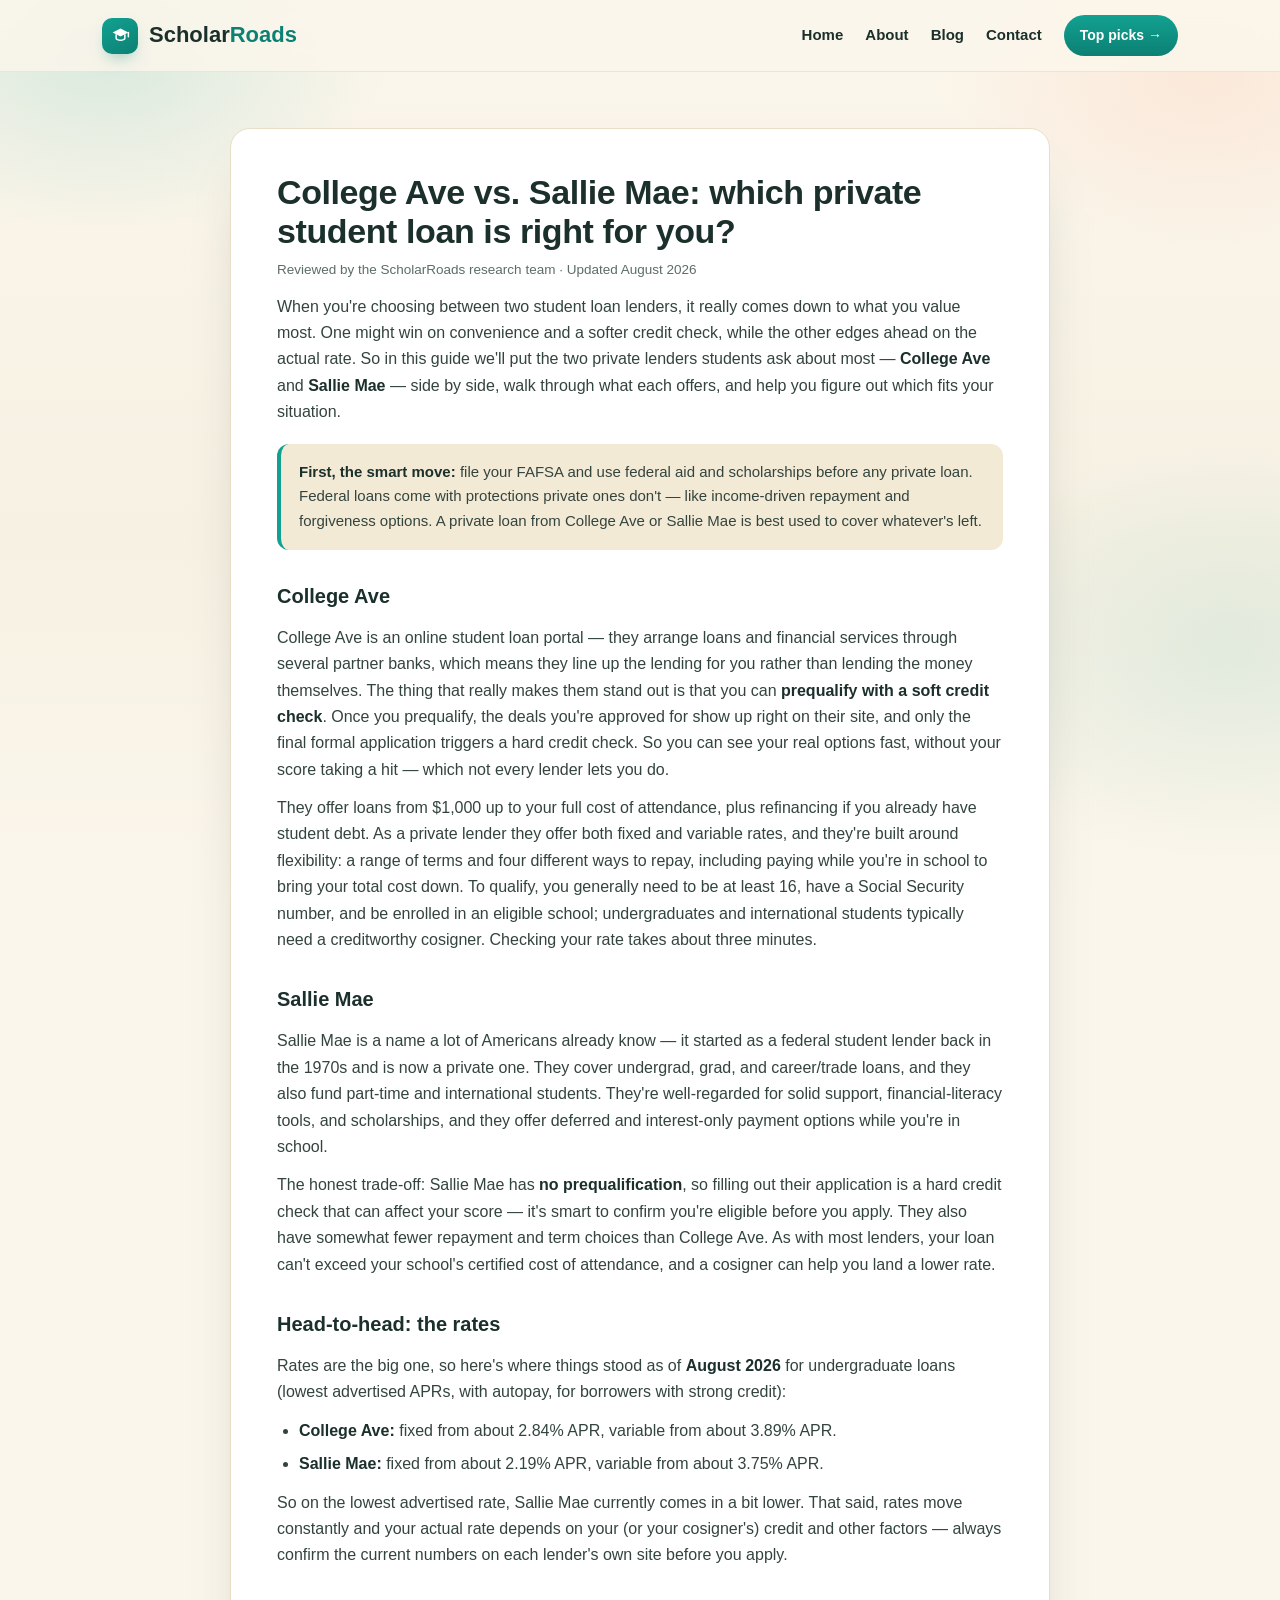
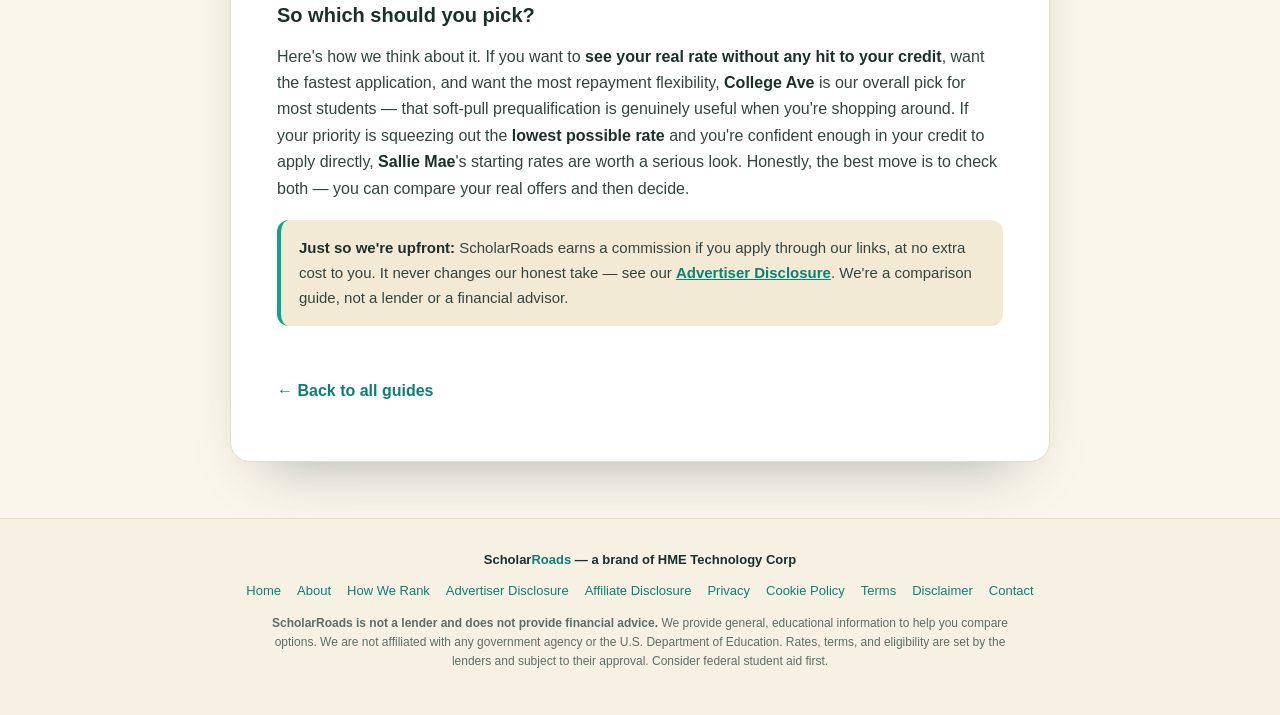
==== college-ave-vs-sallie-mae.html @ c42ce1ce "Add files via upload" ====
<!DOCTYPE html>
<html lang="en">
<head>
<meta charset="UTF-8" />
<meta name="viewport" content="width=device-width, initial-scale=1.0" />
<title>College Ave vs. Sallie Mae: Which Is Right for You? — ScholarRoads</title>
<meta name="description" content="An honest head-to-head of College Ave and Sallie Mae private student loans — prequalification, rates, repayment, and who each suits." />
<link rel="stylesheet" href="scholarroads.css" />
</head>
<body>
  <header class="topbar"><div class="inner">
    <a class="logo" href="index.html"><span class="mk"><svg viewBox="0 0 24 24" fill="none"><path d="M3 8.5L12 4l9 4.5-9 4.5-9-4.5z" fill="#fff"/><path d="M7 11v4c0 1.1 2.24 2.5 5 2.5s5-1.4 5-2.5v-4" stroke="#fff" stroke-width="1.7" fill="none" stroke-linecap="round"/><path d="M21 8.5v5" stroke="#fff" stroke-width="1.7" stroke-linecap="round"/></svg></span>Scholar<span>Roads</span></a>
    <nav class="topnav"><a href="index.html">Home</a><a href="about.html">About</a><a href="blog.html">Blog</a><a href="contact.html">Contact</a><a class="navcta" href="index.html#picks">Top picks →</a></nav>
  </div></header>

  <main class="wrap"><div class="page"><article class="doc">
    <h1>College Ave vs. Sallie Mae: which private student loan is right for you?</h1>
    <p class="updated">Reviewed by the ScholarRoads research team · Updated August 2026</p>

    <p>When you're choosing between two student loan lenders, it really comes down to what you value most. One might win on convenience and a softer credit check, while the other edges ahead on the actual rate. So in this guide we'll put the two private lenders students ask about most — <strong>College Ave</strong> and <strong>Sallie Mae</strong> — side by side, walk through what each offers, and help you figure out which fits your situation.</p>

    <div class="callout"><p><strong>First, the smart move:</strong> file your FAFSA and use federal aid and scholarships before any private loan. Federal loans come with protections private ones don't — like income-driven repayment and forgiveness options. A private loan from College Ave or Sallie Mae is best used to cover whatever's left.</p></div>

    <h2>College Ave</h2>
    <p>College Ave is an online student loan portal — they arrange loans and financial services through several partner banks, which means they line up the lending for you rather than lending the money themselves. The thing that really makes them stand out is that you can <strong>prequalify with a soft credit check</strong>. Once you prequalify, the deals you're approved for show up right on their site, and only the final formal application triggers a hard credit check. So you can see your real options fast, without your score taking a hit — which not every lender lets you do.</p>
    <p>They offer loans from $1,000 up to your full cost of attendance, plus refinancing if you already have student debt. As a private lender they offer both fixed and variable rates, and they're built around flexibility: a range of terms and four different ways to repay, including paying while you're in school to bring your total cost down. To qualify, you generally need to be at least 16, have a Social Security number, and be enrolled in an eligible school; undergraduates and international students typically need a creditworthy cosigner. Checking your rate takes about three minutes.</p>

    <h2>Sallie Mae</h2>
    <p>Sallie Mae is a name a lot of Americans already know — it started as a federal student lender back in the 1970s and is now a private one. They cover undergrad, grad, and career/trade loans, and they also fund part-time and international students. They're well-regarded for solid support, financial-literacy tools, and scholarships, and they offer deferred and interest-only payment options while you're in school.</p>
    <p>The honest trade-off: Sallie Mae has <strong>no prequalification</strong>, so filling out their application is a hard credit check that can affect your score — it's smart to confirm you're eligible before you apply. They also have somewhat fewer repayment and term choices than College Ave. As with most lenders, your loan can't exceed your school's certified cost of attendance, and a cosigner can help you land a lower rate.</p>

    <h2>Head-to-head: the rates</h2>
    <p>Rates are the big one, so here's where things stood as of <strong>August 2026</strong> for undergraduate loans (lowest advertised APRs, with autopay, for borrowers with strong credit):</p>
    <ul>
      <li><strong>College Ave:</strong> fixed from about 2.84% APR, variable from about 3.89% APR.</li>
      <li><strong>Sallie Mae:</strong> fixed from about 2.19% APR, variable from about 3.75% APR.</li>
    </ul>
    <p>So on the lowest advertised rate, Sallie Mae currently comes in a bit lower. That said, rates move constantly and your actual rate depends on your (or your cosigner's) credit and other factors — always confirm the current numbers on each lender's own site before you apply.</p>

    <h2>So which should you pick?</h2>
    <p>Here's how we think about it. If you want to <strong>see your real rate without any hit to your credit</strong>, want the fastest application, and want the most repayment flexibility, <strong>College Ave</strong> is our overall pick for most students — that soft-pull prequalification is genuinely useful when you're shopping around. If your priority is squeezing out the <strong>lowest possible rate</strong> and you're confident enough in your credit to apply directly, <strong>Sallie Mae</strong>'s starting rates are worth a serious look. Honestly, the best move is to check both — you can compare your real offers and then decide.</p>

    <div class="callout"><p><strong>Just so we're upfront:</strong> ScholarRoads earns a commission if you apply through our links, at no extra cost to you. It never changes our honest take — see our <a href="advertiser-disclosure.html">Advertiser Disclosure</a>. We're a comparison guide, not a lender or a financial advisor.</p></div>

    <p style="margin-top:24px"><a class="back" href="blog.html">← Back to all guides</a></p>
  </article></div></main>

  <footer><div class="wrap">
    <div class="brandline">Scholar<span>Roads</span> — a brand of HME Technology Corp</div>
    <div class="legal"><a href="index.html">Home</a><a href="about.html">About</a><a href="methodology.html">How We Rank</a><a href="advertiser-disclosure.html">Advertiser Disclosure</a><a href="affiliate-disclosure.html">Affiliate Disclosure</a><a href="privacy.html">Privacy</a><a href="cookie.html">Cookie Policy</a><a href="terms.html">Terms</a><a href="disclaimer.html">Disclaimer</a><a href="contact.html">Contact</a></div>
    <p class="disc"><strong>ScholarRoads is not a lender and does not provide financial advice.</strong> We provide general, educational information to help you compare options. We are not affiliated with any government agency or the U.S. Department of Education. Rates, terms, and eligibility are set by the lenders and subject to their approval. Consider federal student aid first.</p>
  </div></footer>
</body>
</html>
---- scholarroads.css ----
/* ScholarRoads — shared styles for content pages (teal + cream) */
:root{
  --teal:#12a191; --teal-d:#0c8073; --teal-l:#57c6ba;
  --cream:#fbf6ec; --cream-2:#f3ead6; --ink:#1b2f2b; --muted:#5c6d67;
  --coral:#ff8a5b; --gold:#e9b24a; --line:#e8ddc7; --radius:20px; --max:900px;
}
*{box-sizing:border-box;margin:0;padding:0}
html{scroll-behavior:smooth}
body{color:var(--ink);background:var(--cream);
  font-family:-apple-system,BlinkMacSystemFont,"Segoe UI",Roboto,Helvetica,Arial,sans-serif;
  line-height:1.65;-webkit-font-smoothing:antialiased;overflow-x:hidden;
  display:flex;flex-direction:column;min-height:100vh}
body::before{content:"";position:fixed;inset:0;z-index:0;pointer-events:none;
  background:
    radial-gradient(36% 32% at 8% 6%, rgba(18,161,145,.14), transparent 62%),
    radial-gradient(34% 32% at 94% 8%, rgba(255,138,91,.12), transparent 62%),
    radial-gradient(38% 38% at 96% 72%, rgba(18,161,145,.10), transparent 62%),
    linear-gradient(180deg,#fbf6ec 0%, #f7f1e3 60%, #fbf6ec 100%)}
.wrap{position:relative;z-index:1;max-width:var(--max);margin:0 auto;padding:0 22px}
a{color:var(--teal-d);text-decoration:none} a:hover{color:var(--teal)}

.topbar{position:sticky;top:0;z-index:20;background:rgba(251,246,236,.85);
  backdrop-filter:blur(12px);border-bottom:1px solid rgba(232,221,199,.7)}
.topbar .inner{max-width:1120px;margin:0 auto;padding:15px 22px;display:flex;align-items:center;justify-content:space-between}
.logo{display:flex;align-items:center;gap:0;font-weight:800;font-size:22px;color:var(--ink)}
.logo .mk{width:36px;height:36px;border-radius:10px;margin-right:11px;background:linear-gradient(150deg,var(--teal),var(--teal-d));
  display:flex;align-items:center;justify-content:center;flex:0 0 auto;box-shadow:0 8px 18px -8px rgba(12,128,115,.6)}
.logo .mk svg{width:21px;height:21px}
.logo span{color:var(--teal-d)}
.topbar .btn{display:inline-flex;align-items:center;gap:6px;background:#fff;border:1.5px solid var(--line);
  color:var(--ink);font-weight:700;font-size:14px;padding:9px 16px;border-radius:999px}
.topbar .btn:hover{border-color:var(--teal-l);color:var(--ink)}
.topnav{display:flex;align-items:center;gap:22px}
.topnav a{font-weight:700;font-size:15px;color:var(--ink)}
.topnav a:hover{color:var(--teal-d)}
.topnav .navcta{display:inline-flex;align-items:center;gap:8px;background:linear-gradient(180deg,var(--teal),var(--teal-d));
  color:#fff;padding:9px 16px;border-radius:999px;font-size:14px}
.topnav .navcta:hover{color:#fff;transform:translateY(-1px);transition:.15s}
@media(max-width:640px){.topnav a:not(.navcta){display:none}}

main.wrap{position:relative;z-index:1;flex:1 0 auto;display:flex;flex-direction:column;padding:56px 22px 56px}
.page{display:block;margin:auto 0}
.doc{max-width:820px;margin:0 auto;background:#fff;border:1px solid var(--line);border-radius:var(--radius);
  padding:44px 46px;box-shadow:0 30px 60px -34px rgba(27,47,43,.4)}
@media(max-width:560px){.doc{padding:30px 22px}}
.doc h1{font-size:34px;font-weight:800;letter-spacing:-.4px;color:var(--ink);line-height:1.15}
.doc .updated{color:var(--muted);font-size:13.5px;margin-top:8px}
.doc h2{font-size:20px;font-weight:800;margin:30px 0 8px;color:var(--ink)}
.doc p{color:#33443f;font-size:16px;margin:12px 0}
.doc ul{margin:12px 0 12px 22px;color:#33443f;font-size:16px}
.doc li{margin:7px 0}
.doc strong{color:var(--ink)}
.doc a{font-weight:600;text-decoration:underline}
.doc .back{display:inline-block;margin-top:28px;font-weight:700;text-decoration:none;color:var(--teal-d)}
.callout{background:var(--cream-2);border-left:4px solid var(--teal);border-radius:12px;padding:16px 18px;margin:18px 0}
.callout p{margin:0;font-size:15px;color:#33443f}

footer{position:relative;z-index:1;border-top:1px solid var(--line);padding:30px 0 44px;text-align:center;color:var(--muted);font-size:13px;background:rgba(243,234,214,.4)}
footer .brandline{font-weight:800;color:var(--ink);margin-bottom:10px}
footer .brandline span{color:var(--teal-d)}
footer .legal{display:flex;gap:14px 16px;justify-content:center;flex-wrap:wrap;margin-bottom:12px}
footer .disc{max-width:770px;margin:10px auto 0;font-size:12px;line-height:1.6}
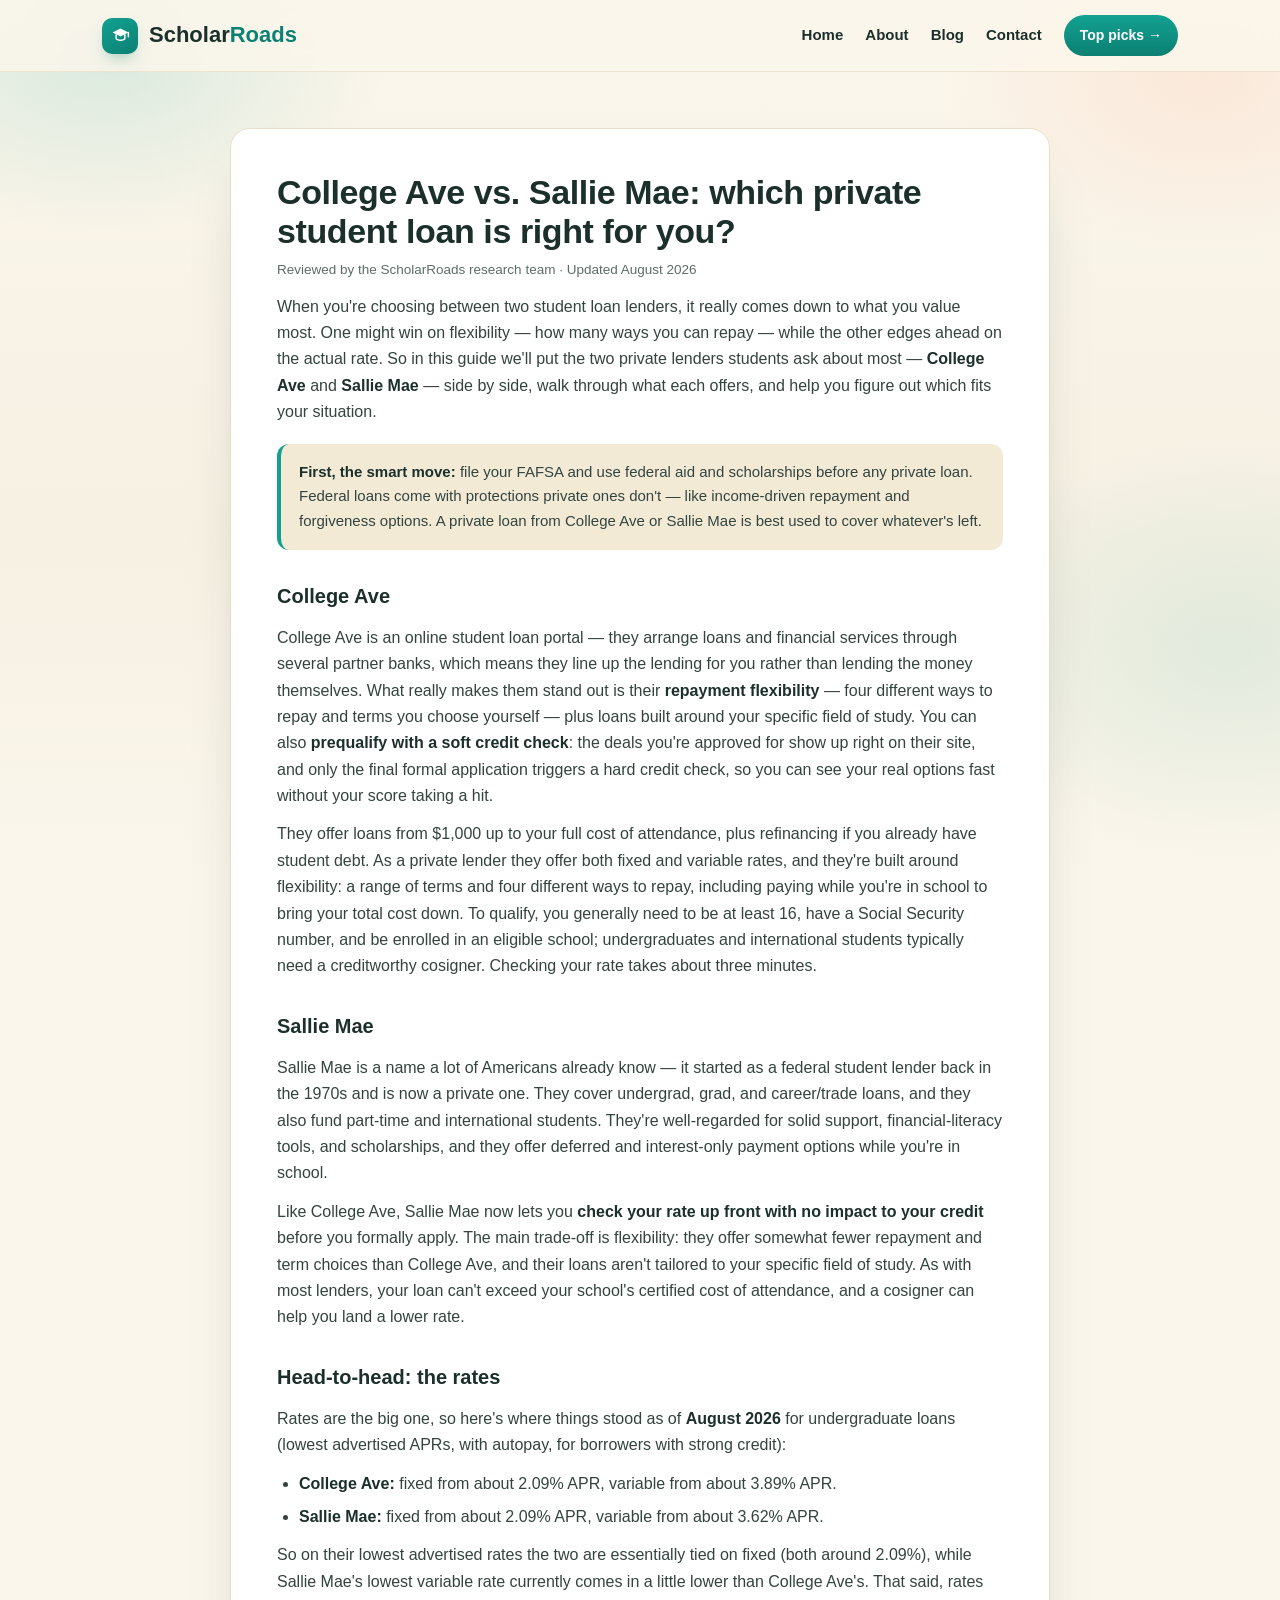
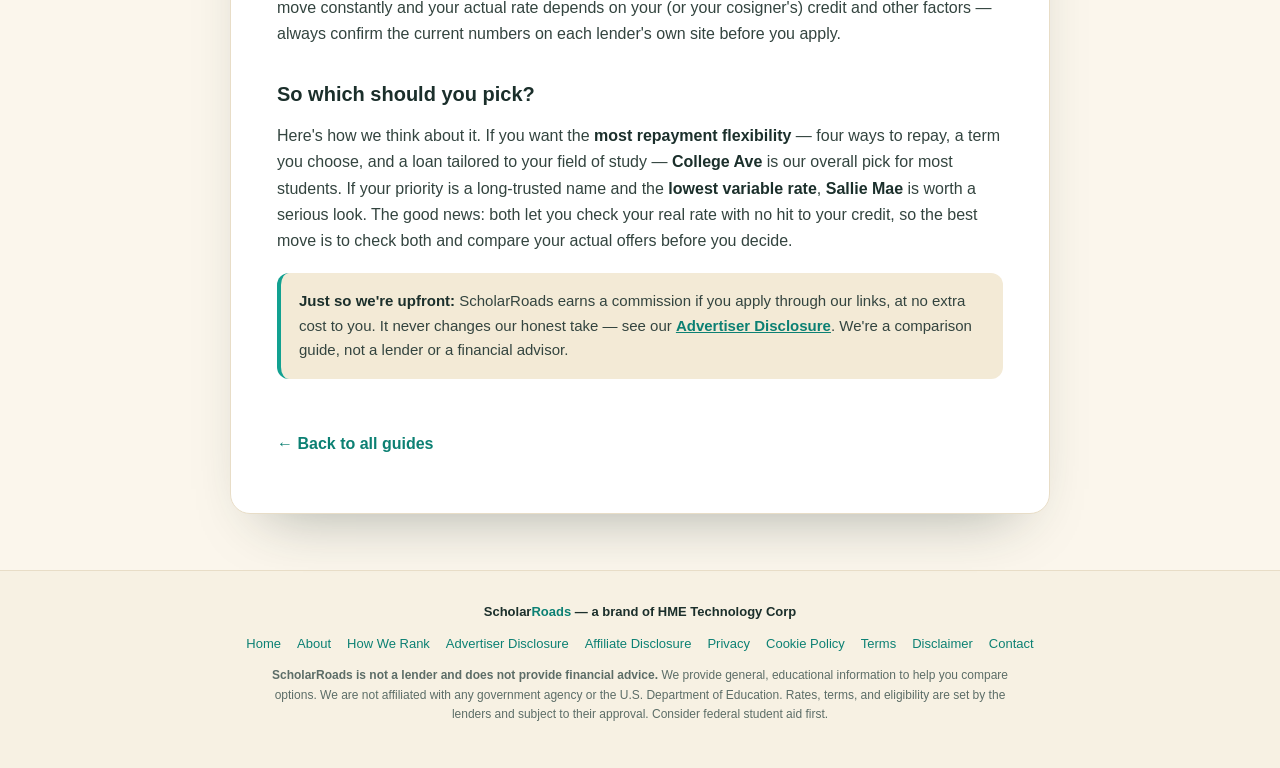
==== commit 9e7ec623: "Add files via upload" ====
--- a/college-ave-vs-sallie-mae.html
+++ b/college-ave-vs-sallie-mae.html
@@ -17,28 +17,28 @@
     <h1>College Ave vs. Sallie Mae: which private student loan is right for you?</h1>
     <p class="updated">Reviewed by the ScholarRoads research team · Updated August 2026</p>
 
-    <p>When you're choosing between two student loan lenders, it really comes down to what you value most. One might win on convenience and a softer credit check, while the other edges ahead on the actual rate. So in this guide we'll put the two private lenders students ask about most — <strong>College Ave</strong> and <strong>Sallie Mae</strong> — side by side, walk through what each offers, and help you figure out which fits your situation.</p>
+    <p>When you're choosing between two student loan lenders, it really comes down to what you value most. One might win on flexibility — how many ways you can repay — while the other edges ahead on the actual rate. So in this guide we'll put the two private lenders students ask about most — <strong>College Ave</strong> and <strong>Sallie Mae</strong> — side by side, walk through what each offers, and help you figure out which fits your situation.</p>
 
     <div class="callout"><p><strong>First, the smart move:</strong> file your FAFSA and use federal aid and scholarships before any private loan. Federal loans come with protections private ones don't — like income-driven repayment and forgiveness options. A private loan from College Ave or Sallie Mae is best used to cover whatever's left.</p></div>
 
     <h2>College Ave</h2>
-    <p>College Ave is an online student loan portal — they arrange loans and financial services through several partner banks, which means they line up the lending for you rather than lending the money themselves. The thing that really makes them stand out is that you can <strong>prequalify with a soft credit check</strong>. Once you prequalify, the deals you're approved for show up right on their site, and only the final formal application triggers a hard credit check. So you can see your real options fast, without your score taking a hit — which not every lender lets you do.</p>
+    <p>College Ave is an online student loan portal — they arrange loans and financial services through several partner banks, which means they line up the lending for you rather than lending the money themselves. What really makes them stand out is their <strong>repayment flexibility</strong> — four different ways to repay and terms you choose yourself — plus loans built around your specific field of study. You can also <strong>prequalify with a soft credit check</strong>: the deals you're approved for show up right on their site, and only the final formal application triggers a hard credit check, so you can see your real options fast without your score taking a hit.</p>
     <p>They offer loans from $1,000 up to your full cost of attendance, plus refinancing if you already have student debt. As a private lender they offer both fixed and variable rates, and they're built around flexibility: a range of terms and four different ways to repay, including paying while you're in school to bring your total cost down. To qualify, you generally need to be at least 16, have a Social Security number, and be enrolled in an eligible school; undergraduates and international students typically need a creditworthy cosigner. Checking your rate takes about three minutes.</p>
 
     <h2>Sallie Mae</h2>
     <p>Sallie Mae is a name a lot of Americans already know — it started as a federal student lender back in the 1970s and is now a private one. They cover undergrad, grad, and career/trade loans, and they also fund part-time and international students. They're well-regarded for solid support, financial-literacy tools, and scholarships, and they offer deferred and interest-only payment options while you're in school.</p>
-    <p>The honest trade-off: Sallie Mae has <strong>no prequalification</strong>, so filling out their application is a hard credit check that can affect your score — it's smart to confirm you're eligible before you apply. They also have somewhat fewer repayment and term choices than College Ave. As with most lenders, your loan can't exceed your school's certified cost of attendance, and a cosigner can help you land a lower rate.</p>
+    <p>Like College Ave, Sallie Mae now lets you <strong>check your rate up front with no impact to your credit</strong> before you formally apply. The main trade-off is flexibility: they offer somewhat fewer repayment and term choices than College Ave, and their loans aren't tailored to your specific field of study. As with most lenders, your loan can't exceed your school's certified cost of attendance, and a cosigner can help you land a lower rate.</p>
 
     <h2>Head-to-head: the rates</h2>
     <p>Rates are the big one, so here's where things stood as of <strong>August 2026</strong> for undergraduate loans (lowest advertised APRs, with autopay, for borrowers with strong credit):</p>
     <ul>
-      <li><strong>College Ave:</strong> fixed from about 2.84% APR, variable from about 3.89% APR.</li>
-      <li><strong>Sallie Mae:</strong> fixed from about 2.19% APR, variable from about 3.75% APR.</li>
+      <li><strong>College Ave:</strong> fixed from about 2.09% APR, variable from about 3.89% APR.</li>
+      <li><strong>Sallie Mae:</strong> fixed from about 2.09% APR, variable from about 3.62% APR.</li>
     </ul>
-    <p>So on the lowest advertised rate, Sallie Mae currently comes in a bit lower. That said, rates move constantly and your actual rate depends on your (or your cosigner's) credit and other factors — always confirm the current numbers on each lender's own site before you apply.</p>
+    <p>So on their lowest advertised rates the two are essentially tied on fixed (both around 2.09%), while Sallie Mae's lowest variable rate currently comes in a little lower than College Ave's. That said, rates move constantly and your actual rate depends on your (or your cosigner's) credit and other factors — always confirm the current numbers on each lender's own site before you apply.</p>
 
     <h2>So which should you pick?</h2>
-    <p>Here's how we think about it. If you want to <strong>see your real rate without any hit to your credit</strong>, want the fastest application, and want the most repayment flexibility, <strong>College Ave</strong> is our overall pick for most students — that soft-pull prequalification is genuinely useful when you're shopping around. If your priority is squeezing out the <strong>lowest possible rate</strong> and you're confident enough in your credit to apply directly, <strong>Sallie Mae</strong>'s starting rates are worth a serious look. Honestly, the best move is to check both — you can compare your real offers and then decide.</p>
+    <p>Here's how we think about it. If you want the <strong>most repayment flexibility</strong> — four ways to repay, a term you choose, and a loan tailored to your field of study — <strong>College Ave</strong> is our overall pick for most students. If your priority is a long-trusted name and the <strong>lowest variable rate</strong>, <strong>Sallie Mae</strong> is worth a serious look. The good news: both let you check your real rate with no hit to your credit, so the best move is to check both and compare your actual offers before you decide.</p>
 
     <div class="callout"><p><strong>Just so we're upfront:</strong> ScholarRoads earns a commission if you apply through our links, at no extra cost to you. It never changes our honest take — see our <a href="advertiser-disclosure.html">Advertiser Disclosure</a>. We're a comparison guide, not a lender or a financial advisor.</p></div>
 
--- a/scholarroads.css
+++ b/scholarroads.css
@@ -27,6 +27,7 @@
   display:flex;align-items:center;justify-content:center;flex:0 0 auto;box-shadow:0 8px 18px -8px rgba(12,128,115,.6)}
 .logo .mk svg{width:21px;height:21px}
 .logo span{color:var(--teal-d)}
+.logo:hover{color:var(--ink)}
 .topbar .btn{display:inline-flex;align-items:center;gap:6px;background:#fff;border:1.5px solid var(--line);
   color:var(--ink);font-weight:700;font-size:14px;padding:9px 16px;border-radius:999px}
 .topbar .btn:hover{border-color:var(--teal-l);color:var(--ink)}
